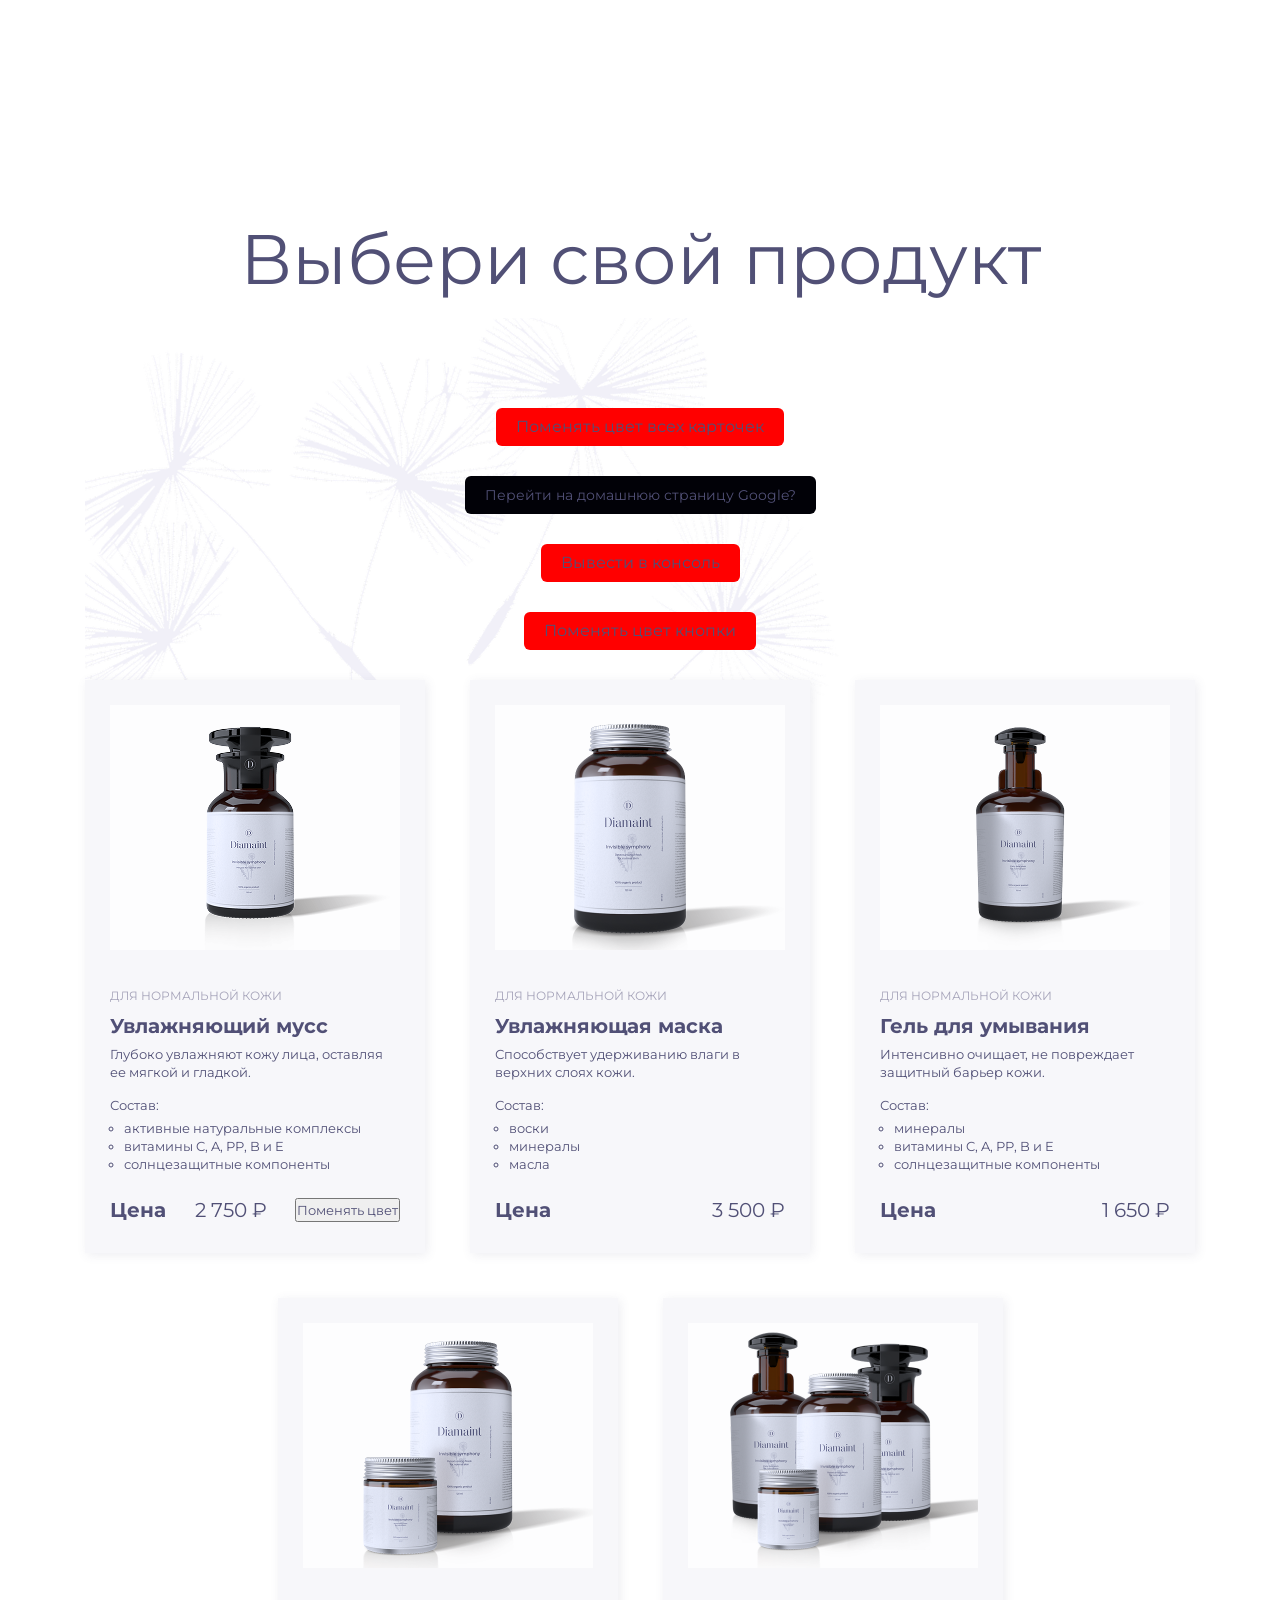
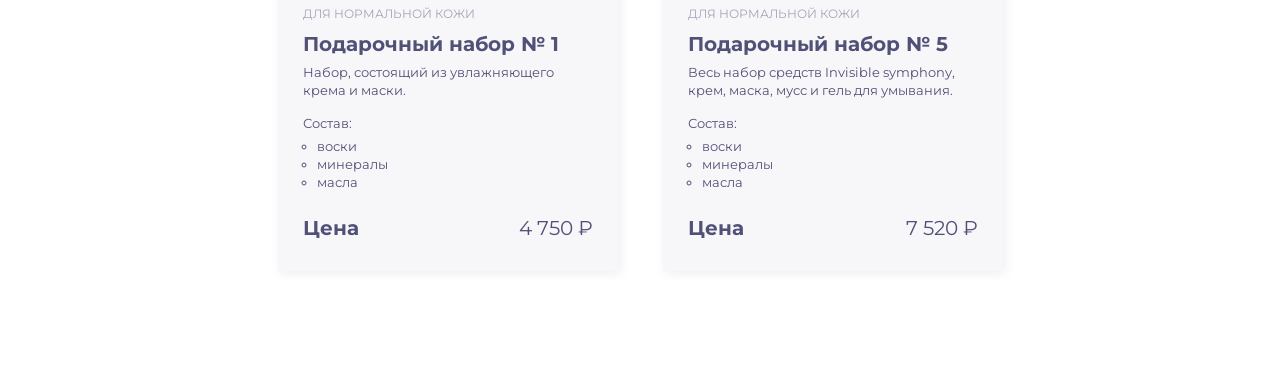
==== index.html @ c7c28d92 "complete task, fix errors" ====
<!DOCTYPE html>
<html lang="en">
<head>
    <meta charset="UTF-8">
    <meta name="viewport" content="width=device-width, initial-scale=1.0">
    <title>Product Card</title>
    <link rel="stylesheet" href="style.css">
    <link rel="preconnect" href="https://fonts.googleapis.com">
    <link rel="preconnect" href="https://fonts.gstatic.com" crossorigin>
    <link href="https://fonts.googleapis.com/css2?family=Montserrat:ital,wght@0,100..900;1,100..900&display=swap" rel="stylesheet">
</head>
<body>
    <h1 class="main-title">Выбери свой продукт</h1>
	    <button class="change-all-color-card">Поменять цвет всех карточек</button>
	    <button id="open-google-page">Перейти на домашнюю страницу Google?</button>
	    <button id="output-console-log">Вывести в консоль</button>
	    <button id="switch-color-btn">Поменять цвет кнопки</button>
        <ul class="product-cards">
            <div class="bg-flowers"></div>
            <li>
                <div class="card-container">
                    <img src="images/damp-mousse.png" alt="Увлажняющий мусс" width="290" height="245">
                    <span class="prodect-category">для нормальной кожи</span>
                    <h3 class="prodect-name">Увлажняющий мусс</h3>
                    <p class="product-description">Глубоко увлажняют кожу лица, оставляя ее мягкой и гладкой.</p>
                    <span>Состав:</span>
                    <ul class="product-compound">
                    <li class="product-compound-item">активные натуральные комплексы</li>
                    <li class="product-compound-item">витамины C, A, PP, B и E</li>
                    <li class="product-compound-item">солнцезащитные компоненты</li>
                    </ul>
                    <div class="product-price-container">
                        <span class="product-price-label">Цена</span>
                        <span class="product-price">2 750 &#8381;</span>
						        <button class="change-color-card">Поменять цвет</button>
                    </div>
                </div>
            </li>
            <li>
                <div class="card-container">
                    <img src="images/mask.png" alt="увлажняющая маска" width="290" height="245">
                    <span class="prodect-category">для нормальной кожи</span>
                    <h3 class="prodect-name">Увлажняющая маска</h3>
                    <p class="product-description">Способствует удерживанию влаги в верхних слоях кожи.</p>
                    <span>Состав:</span>
                    <ul class="product-compound">
                    <li class="product-compound-item">воски</li>
                    <li class="product-compound-item">минералы</li>
                    <li class="product-compound-item">масла</li>
                    </ul>
                    <div class="product-price-container">
                        <span class="product-price-label">Цена</span>
                        <span class="product-price">3 500 &#8381;</span>
                    </div>
                </div>
            </li>
            <li>
                <div class="card-container">
                    <img src="images/face-wash-gel.png" alt="Гель для умывания" width="290" height="245">
                    <span class="prodect-category">для нормальной кожи</span>
                    <h3 class="prodect-name">Гель для умывания</h3>
                    <p class="product-description">Интенсивно очищает, не повреждает защитный барьер кожи.</p>
                    <span>Состав:</span>
                    <ul class="product-compound">
                    <li class="product-compound-item">минералы</li>
                    <li class="product-compound-item">витамины C, A, PP, B и E</li>
                    <li class="product-compound-item">солнцезащитные компоненты</li>
                    </ul>
                    <div class="product-price-container">
                        <span class="product-price-label">Цена</span>
                        <span class="product-price">1 650 &#8381;</span>
                    </div>
                </div>
            </li>
            <li>
                <div class="card-container">
                    <img src="images/gift-set.png" alt="Подарочный набор 1" width="290" height="245">
                    <span class="prodect-category">для нормальной кожи</span>
                    <h3 class="prodect-name">Подарочный набор &#8470; 1</h3>
                    <p class="product-description">Набор, состоящий из увлажняющего крема и маски.</p>
                    <span>Состав:</span>
                    <ul class="product-compound">
                    <li class="product-compound-item">воски</li>
                    <li class="product-compound-item">минералы</li>
                    <li class="product-compound-item">масла</li>
                    </ul>
                    <div class="product-price-container">
                        <span class="product-price-label">Цена</span>
                        <span class="product-price">4 750 &#8381;</span>
                    </div>
                </div>
            </li>
            <li>
                <div class="card-container">
                    <img src="images/gift-set-five.png" alt="Подарочный набор 5" width="290" height="245">
                    <span class="prodect-category">для нормальной кожи</span>
                    <h3 class="prodect-name">Подарочный набор &#8470; 5</h3>
                    <p class="product-description">Весь набор средств Invisible symphony, крем, маска, мусс и гель для умывания.</p>
                    <span>Состав:</span>
                    <ul class="product-compound">
                    <li class="product-compound-item">воски</li>
                    <li class="product-compound-item">минералы</li>
                    <li class="product-compound-item">масла</li>
                    </ul>
                    <div class="product-price-container">
                        <span class="product-price-label">Цена</span>
                        <span class="product-price">7 520 &#8381;</span>
                    </div>
                </div>
            </li>
        </ul>
		<script src="main.js"></script>
		<script src="homework-5.js"></script>
        <script src="homework-6.js"></script>
</body>
</html>
---- style.css ----
* {
  box-sizing: border-box;
  margin: 0px;
  padding: 0px;
  font-family: "Montserrat", Arial;
  font-size: 13px;
  line-height: 18px;
  color: #515076;
  font-weight: 400;
}

.main-title {
  font-size: 70px;
  line-height: 78px;
  text-align: center;
  margin-bottom: 110px;
  margin-top: 220px;
}

.bg-flowers {
  background-image: url("images/bg-flowers.png");
  width: 100%;
  height: 100%;
  background-repeat: no-repeat;
  top: -408px;
  left: 0px;
  background-size: 790px 697px;
  z-index: -1;
  position: absolute;
}

.card-container {
  width: 340px;
  height: 573px;
  padding: 25px;
  background-color: #f7f7fa;
  box-shadow: 2px 2px 10px 0px #5150761a;
}

.prodect-category {
  font-size: 12px;
  line-height: 24px;
  text-transform: uppercase;
  color: #a5a3b9;
  margin-top: 30px;
  margin-bottom: 5px;
  display: block;
}

.prodect-name {
  font-weight: 700;
  font-size: 20px;
  line-height: 27px;
  margin-bottom: 5px;
}

.product-description {
  margin-bottom: 15px;
}

.product-compound {
  margin-top: 5px;
  list-style: circle;
  margin-bottom: 25px;
}

.product-compound-item {
  margin-left: 14px;
}

.product-price-label {
  font-weight: 700;
  font-size: 20px;
  line-height: 24px;
}

.product-price {
  font-weight: 400;
  font-size: 20px;
  line-height: 24px;
}

.product-price-container {
  display: flex;
  justify-content: space-between;
}

.product-cards {
  display: flex;
  flex-wrap: wrap;
  list-style-type: none;
  margin: auto;
  justify-content: center;
  width: 1110px;
  gap: 45px;
  position: relative;
  margin-bottom: 116px;
}

.change-all-color-card {
  display: block;
  margin: 0 auto;
  text-align: center;
  margin-bottom: 30px;
  border: none;
  border-radius: 6px;
  padding: 10px 20px;
  background-color: Red;
  font-size: 16px;
}

#open-google-page {
  display: block;
  margin: 0 auto;
  text-align: center;
  margin-bottom: 30px;
  border: none;
  border-radius: 6px;
  padding: 10px 20px;
  background-color: rgb(1, 1, 7);
  font-size: 14px;
}

#output-console-log {
  display: block;
  margin: 0 auto;
  text-align: center;
  margin-bottom: 30px;
  border: none;
  border-radius: 6px;
  padding: 10px 20px;
  background-color: Red;
  font-size: 16px;
}

#switch-color-btn {
  display: block;
  margin: 0 auto;
  text-align: center;
  margin-bottom: 30px;
  border: none;
  border-radius: 6px;
  padding: 10px 20px;
  background-color: Red;
  font-size: 16px;
}

#switch-color-btn.bg_blue {
  background-color: Blue;
}
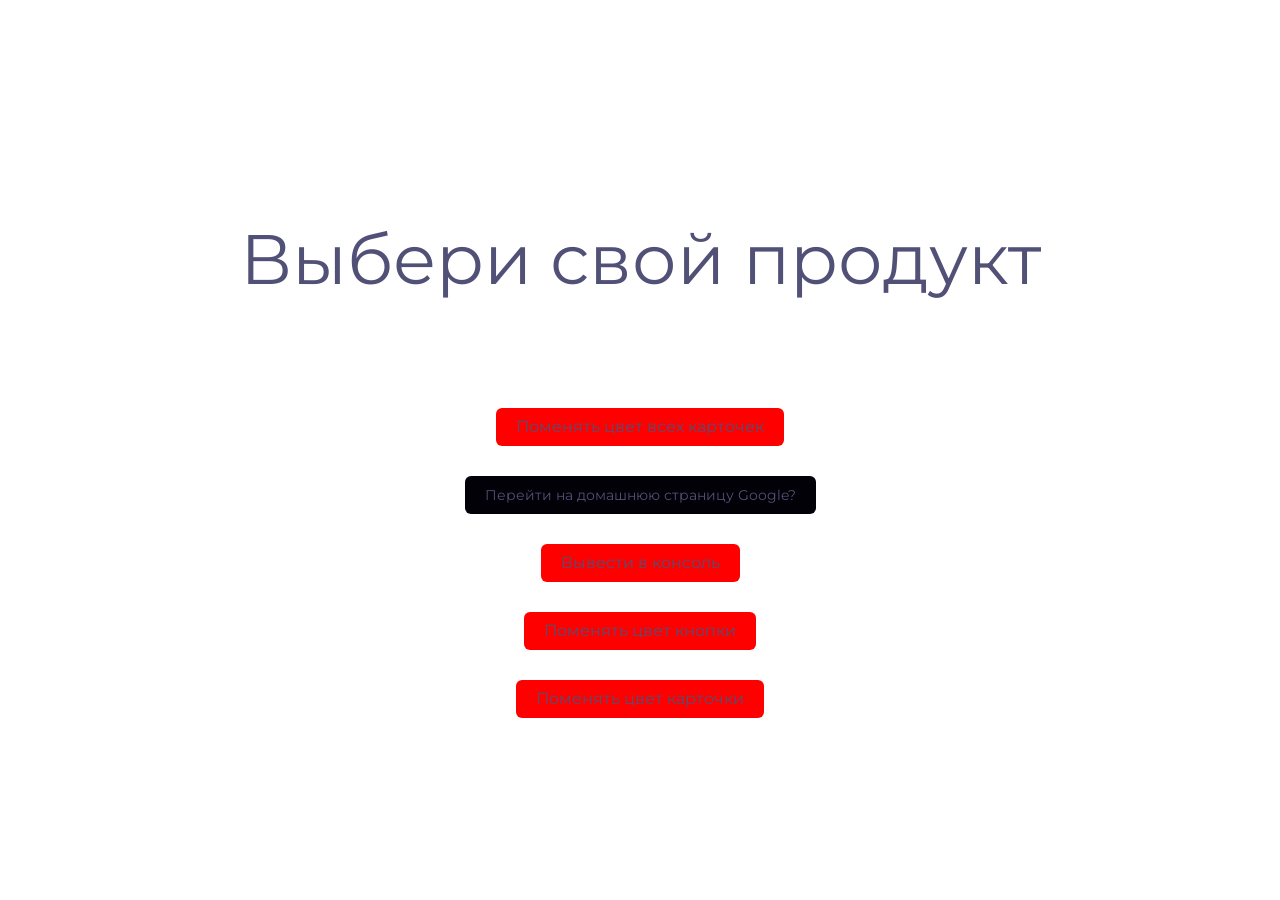
==== commit bc369d16: "rework html template" ====
--- a/index.html
+++ b/index.html
@@ -1,117 +1,42 @@
 <!DOCTYPE html>
 <html lang="en">
 <head>
-    <meta charset="UTF-8">
-    <meta name="viewport" content="width=device-width, initial-scale=1.0">
+    <meta charset="UTF-8" />
+    <meta name="viewport" content="width=device-width, initial-scale=1.0" />
     <title>Product Card</title>
-    <link rel="stylesheet" href="style.css">
-    <link rel="preconnect" href="https://fonts.googleapis.com">
-    <link rel="preconnect" href="https://fonts.gstatic.com" crossorigin>
-    <link href="https://fonts.googleapis.com/css2?family=Montserrat:ital,wght@0,100..900;1,100..900&display=swap" rel="stylesheet">
+    <link rel="stylesheet" href="style.css" />
+    <link rel="preconnect" href="https://fonts.googleapis.com" />
+    <link rel="preconnect" href="https://fonts.gstatic.com" crossorigin />
+    <link href="https://fonts.googleapis.com/css2?family=Montserrat:ital,wght@0,100..900;1,100..900&display=swap" rel="stylesheet"/>
 </head>
 <body>
     <h1 class="main-title">Выбери свой продукт</h1>
-	    <button class="change-all-color-card">Поменять цвет всех карточек</button>
-	    <button id="open-google-page">Перейти на домашнюю страницу Google?</button>
-	    <button id="output-console-log">Вывести в консоль</button>
-	    <button id="switch-color-btn">Поменять цвет кнопки</button>
-        <ul class="product-cards">
-            <div class="bg-flowers"></div>
-            <li>
-                <div class="card-container">
-                    <img src="images/damp-mousse.png" alt="Увлажняющий мусс" width="290" height="245">
-                    <span class="prodect-category">для нормальной кожи</span>
-                    <h3 class="prodect-name">Увлажняющий мусс</h3>
-                    <p class="product-description">Глубоко увлажняют кожу лица, оставляя ее мягкой и гладкой.</p>
-                    <span>Состав:</span>
-                    <ul class="product-compound">
-                    <li class="product-compound-item">активные натуральные комплексы</li>
-                    <li class="product-compound-item">витамины C, A, PP, B и E</li>
-                    <li class="product-compound-item">солнцезащитные компоненты</li>
-                    </ul>
-                    <div class="product-price-container">
-                        <span class="product-price-label">Цена</span>
-                        <span class="product-price">2 750 &#8381;</span>
-						        <button class="change-color-card">Поменять цвет</button>
-                    </div>
-                </div>
-            </li>
-            <li>
-                <div class="card-container">
-                    <img src="images/mask.png" alt="увлажняющая маска" width="290" height="245">
-                    <span class="prodect-category">для нормальной кожи</span>
-                    <h3 class="prodect-name">Увлажняющая маска</h3>
-                    <p class="product-description">Способствует удерживанию влаги в верхних слоях кожи.</p>
-                    <span>Состав:</span>
-                    <ul class="product-compound">
-                    <li class="product-compound-item">воски</li>
-                    <li class="product-compound-item">минералы</li>
-                    <li class="product-compound-item">масла</li>
-                    </ul>
-                    <div class="product-price-container">
-                        <span class="product-price-label">Цена</span>
-                        <span class="product-price">3 500 &#8381;</span>
-                    </div>
-                </div>
-            </li>
-            <li>
-                <div class="card-container">
-                    <img src="images/face-wash-gel.png" alt="Гель для умывания" width="290" height="245">
-                    <span class="prodect-category">для нормальной кожи</span>
-                    <h3 class="prodect-name">Гель для умывания</h3>
-                    <p class="product-description">Интенсивно очищает, не повреждает защитный барьер кожи.</p>
-                    <span>Состав:</span>
-                    <ul class="product-compound">
-                    <li class="product-compound-item">минералы</li>
-                    <li class="product-compound-item">витамины C, A, PP, B и E</li>
-                    <li class="product-compound-item">солнцезащитные компоненты</li>
-                    </ul>
-                    <div class="product-price-container">
-                        <span class="product-price-label">Цена</span>
-                        <span class="product-price">1 650 &#8381;</span>
-                    </div>
-                </div>
-            </li>
-            <li>
-                <div class="card-container">
-                    <img src="images/gift-set.png" alt="Подарочный набор 1" width="290" height="245">
-                    <span class="prodect-category">для нормальной кожи</span>
-                    <h3 class="prodect-name">Подарочный набор &#8470; 1</h3>
-                    <p class="product-description">Набор, состоящий из увлажняющего крема и маски.</p>
-                    <span>Состав:</span>
-                    <ul class="product-compound">
-                    <li class="product-compound-item">воски</li>
-                    <li class="product-compound-item">минералы</li>
-                    <li class="product-compound-item">масла</li>
-                    </ul>
-                    <div class="product-price-container">
-                        <span class="product-price-label">Цена</span>
-                        <span class="product-price">4 750 &#8381;</span>
-                    </div>
-                </div>
-            </li>
-            <li>
-                <div class="card-container">
-                    <img src="images/gift-set-five.png" alt="Подарочный набор 5" width="290" height="245">
-                    <span class="prodect-category">для нормальной кожи</span>
-                    <h3 class="prodect-name">Подарочный набор &#8470; 5</h3>
-                    <p class="product-description">Весь набор средств Invisible symphony, крем, маска, мусс и гель для умывания.</p>
-                    <span>Состав:</span>
-                    <ul class="product-compound">
-                    <li class="product-compound-item">воски</li>
-                    <li class="product-compound-item">минералы</li>
-                    <li class="product-compound-item">масла</li>
-                    </ul>
-                    <div class="product-price-container">
-                        <span class="product-price-label">Цена</span>
-                        <span class="product-price">7 520 &#8381;</span>
-                    </div>
-                </div>
-            </li>
-        </ul>
-		<script src="main.js"></script>
-		<script src="homework-5.js"></script>
-        <script src="homework-6.js"></script>
+    <button class="change-all-color-card">Поменять цвет всех карточек</button>
+    <button id="open-google-page">Перейти на домашнюю страницу Google?</button>
+    <button id="output-console-log">Вывести в консоль</button>
+    <button id="switch-color-btn">Поменять цвет кнопки</button>
+    <button class="change-color-card">Поменять цвет карточки</button>
+    <ul id="product-cards-list">
+      <div class="bg-flowers"></div>
+      <template id="product-template">
+        <li class="product-container">
+          <img width="290" height="245" class="product-img" />
+          <span class="product-skin-type"></span>
+          <h3 class="product-name"></h3>
+          <p class="product-description"></p>
+          <span>Состав:</span>
+          <ul class="product-compound">
+            <li class="product-compound-item compound"></li>
+          </ul>
+          <span class="product-price">Цена</span>
+          <span class="cost"></span>
+        </li>
+      </template>
+    </ul>
+    <script src="main.js"></script>
+    <script src="homework-5.js"></script>
+    <script src="homework-6.js"></script>
+    <script type="module" src="homework-7.js"></script>
+    <script type="module" src="homework-8.js"></script>
 </body>
 </html>
-
--- a/style.css
+++ b/style.css
@@ -29,7 +29,19 @@
   position: absolute;
 }
 
-.card-container {
+#product-cards-list {
+  display: flex;
+  flex-wrap: wrap;
+  list-style-type: none;
+  margin: auto;
+  justify-content: center;
+  width: 1110px;
+  gap: 45px;
+  position: relative;
+  margin-bottom: 116px;
+}
+
+.product-container {
   width: 340px;
   height: 573px;
   padding: 25px;
@@ -37,17 +49,17 @@
   box-shadow: 2px 2px 10px 0px #5150761a;
 }
 
-.prodect-category {
+.product-skin-type {
   font-size: 12px;
   line-height: 24px;
   text-transform: uppercase;
   color: #a5a3b9;
-  margin-top: 30px;
+  margin-top: 25px;
   margin-bottom: 5px;
   display: block;
 }
 
-.prodect-name {
+.product-name {
   font-weight: 700;
   font-size: 20px;
   line-height: 27px;
@@ -61,40 +73,25 @@
 .product-compound {
   margin-top: 5px;
   list-style: circle;
-  margin-bottom: 25px;
+  margin-bottom: 30px;
 }
 
 .product-compound-item {
+  flex-direction: column;
   margin-left: 14px;
+  gap: 5px;
+  display: flex;
+} 
+
+.product-price {
+  font-size: 20px;
+  font-weight: 700; 
 }
 
-.product-price-label {
-  font-weight: 700;
+.cost {
   font-size: 20px;
   line-height: 24px;
-}
-
-.product-price {
-  font-weight: 400;
-  font-size: 20px;
-  line-height: 24px;
-}
-
-.product-price-container {
-  display: flex;
-  justify-content: space-between;
-}
-
-.product-cards {
-  display: flex;
-  flex-wrap: wrap;
-  list-style-type: none;
-  margin: auto;
-  justify-content: center;
-  width: 1110px;
-  gap: 45px;
-  position: relative;
-  margin-bottom: 116px;
+  float: right;
 }
 
 .change-all-color-card {
@@ -148,3 +145,15 @@
 #switch-color-btn.bg_blue {
   background-color: Blue;
 }
+
+.change-color-card {
+  display: block;
+  margin: 0 auto;
+  text-align: center;
+  margin-bottom: 30px;
+  border: none;
+  border-radius: 6px;
+  padding: 10px 20px;
+  background-color: Red;
+  font-size: 16px;
+}
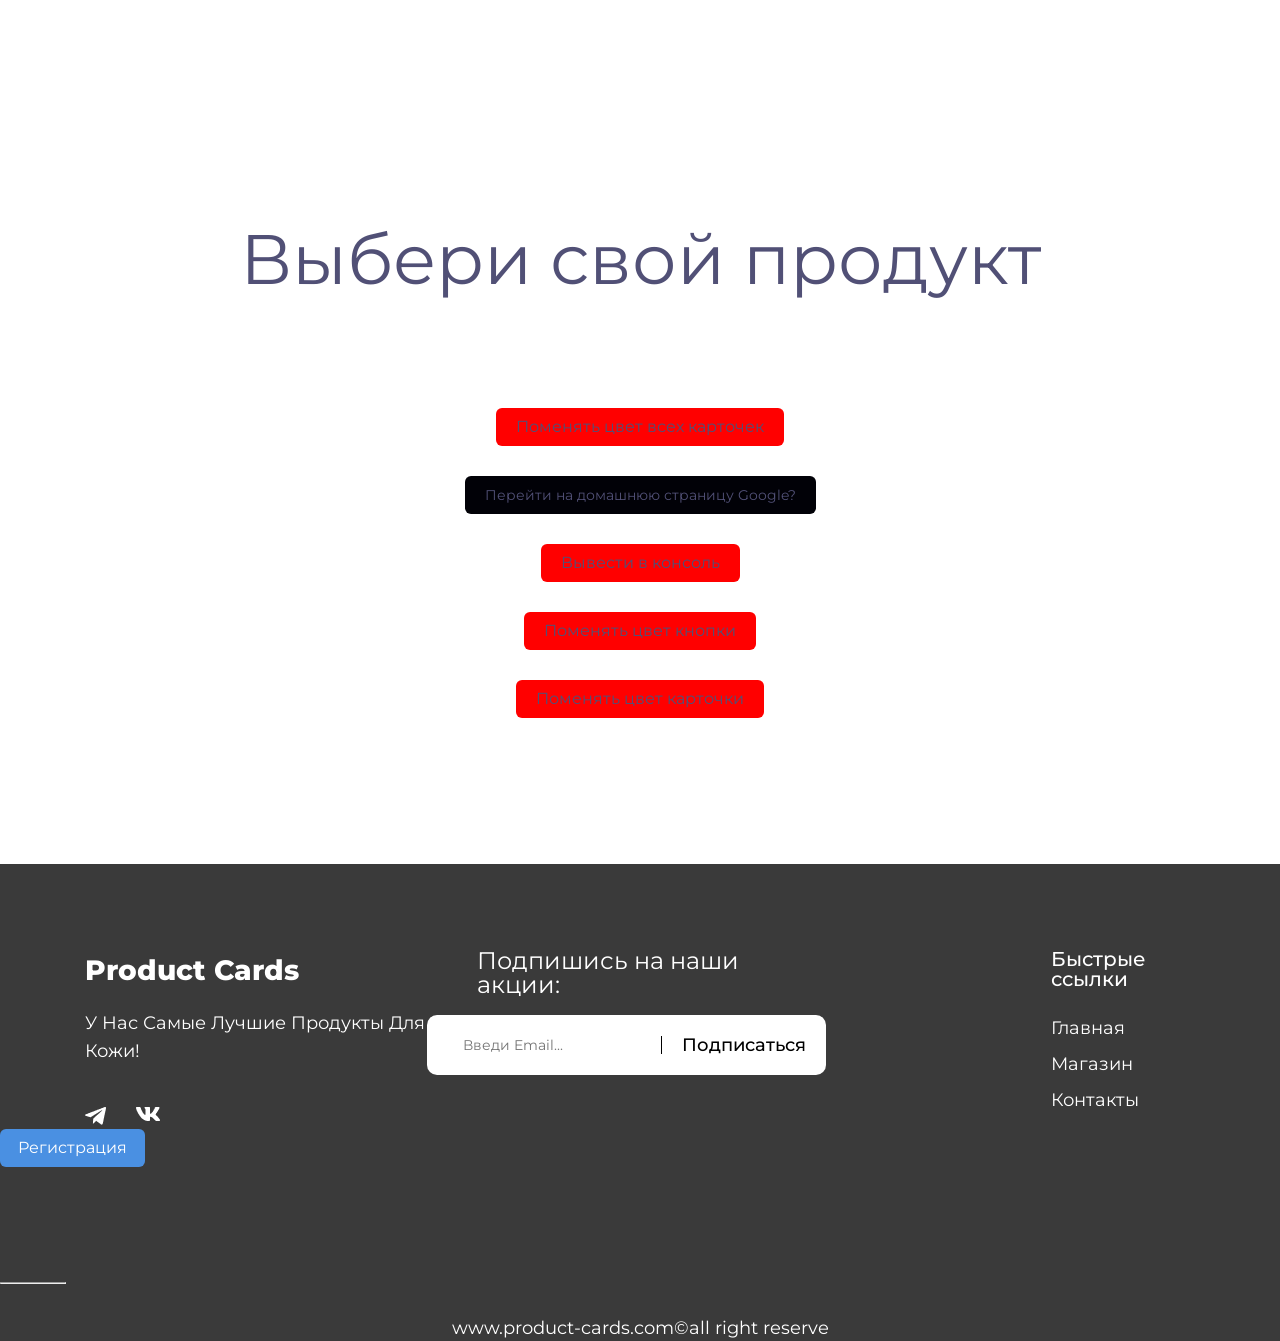
==== commit 1ce24a8e: "created register-form" ====
--- a/index.html
+++ b/index.html
@@ -8,6 +8,7 @@
     <link rel="preconnect" href="https://fonts.googleapis.com" />
     <link rel="preconnect" href="https://fonts.gstatic.com" crossorigin />
     <link href="https://fonts.googleapis.com/css2?family=Montserrat:ital,wght@0,100..900;1,100..900&display=swap" rel="stylesheet"/>
+    <link rel="stylesheet" href="footer.css"/>
 </head>
 <body>
     <h1 class="main-title">Выбери свой продукт</h1>
@@ -33,10 +34,73 @@
         </li>
       </template>
     </ul>
+    <footer class="footer">
+      <div class="footer-main">
+      <div class="footer-about">
+        <h3 class="footer-title">Product Cards</h3>
+        <p class="footer-subtitle">У Нас Самые Лучшие Продукты Для Кожи!</p>
+        <nav class="social-links">
+         <a href=""><img src="/images/tg-link.png" alt="tg"></a>
+          <a href=""><img src="/images/vk-link.png" alt="vk"></a>
+        </nav>
+      </div>
+     <div class="footer-subscribe">
+      <h3 class="subscribe-title">Подпишись на наши акции:</h3>
+      <form class="email-form" action="">
+        <input required type="email" name="email" id="footer-sub" placeholder="Введи Email...">
+        <button type="submit" class="sub-btn">Подписаться</button>
+      </form>
+     </div>
+     <div class="footer-navigation">
+      <h4 class="navigation-title">Быстрые ссылки</h4>
+      <nav>
+        <ul class="nav-container">
+          <li>
+            <a class="footer-nav-item" href="#">Главная</a>
+          </li>
+          <li>
+             <a class="footer-nav-item" href="#">Магазин</a>
+          </li>
+          <li>
+            <a class="footer-nav-item" href="#">Контакты</a>
+          </li>
+        </ul>
+      </nav>
+     </div>
+     </div>
+     <div>
+      <button class="open-modal-btn">Регистрация</button>
+     </div>
+     <div class="copyright-container">
+      <hr class="footer-copyright-line">
+      <p class="footer-copyright">www.product-cards.com©all right reserve</p>
+     </div>
+    </footer>
+    <div class="overlay"></div>
+    <div class="modal">
+      <form id="reg-form">
+        <button class="modal-close-btn" type="button">&#10062</button>
+        <label class="modal-form-label" for="surname-input">Введите вашу фамилию</label>
+        <input class="modal-form-field" name="user-surname" id="surname-input" type="text" required placeholder="Максимов">
+        <label class="modal-form-label" for="name-input">Введите ваше имя</label>
+        <input class="modal-form-field" name="user-name" id="name-input" type="text" required placeholder="Максим">
+        <label class="modal-form-label" for="date-input">Введите дату рождения</label>
+        <input class="modal-form-field" name="register-date" id="date-input" type="date" required>
+        <label class="modal-form-label" for="login-input">Введите логин</label>
+        <input class="modal-form-field" name="login" id="login-input" type="text" required placeholder="Логин">
+        <label class="modal-form-label" for="password-input">Введите пароль</label>
+        <input class="modal-form-field" name="password" id="password-input" type="password" required minlength="8">
+        <label class="modal-form-label" for="check-password-input">Введите пароль повторно</label>
+        <input class="modal-form-field" name="check-password" id="check-password-input" type="password" required minlength="8">
+        <span class="error-password"></span>
+        <button class="modal-reg-btn" type="submit">Регистрировать</button>
+      </form>
+    </div>
     <script src="main.js"></script>
     <script src="homework-5.js"></script>
     <script src="homework-6.js"></script>
     <script type="module" src="homework-7.js"></script>
     <script type="module" src="homework-8.js"></script>
+    <script type="module" src="homework-9.js"></script>
 </body>
 </html>
--- a/footer.css
+++ b/footer.css
@@ -0,0 +1,211 @@
+.footer {
+  background-color: rgba(58, 58, 58, 1);
+  min-height: 477px;
+  width: 100%;
+  max-width: 1728px;
+  margin: 0 auto;
+  color: #ffffff;
+}
+
+.footer * {
+  color: #ffffff;
+}
+
+.footer-main {
+  display: flex;
+  justify-content: space-between;
+  padding: 85px 78px 0px 85px;
+}
+
+.footer-title {
+  font-weight: 800;
+  font-size: 28px;
+  padding-bottom: 18px;
+  line-height: 154%;
+}
+
+.footer-subtitle {
+  font-weight: 400;
+  font-size: 18px;
+  line-height: 154%;
+}
+
+.social-links {
+  padding-top: 41px;
+  display: flex;
+  gap: 30px;
+}
+
+.subscribe-title {
+  font-weight: 400;
+  font-size: 24px;
+  padding-bottom: 18px;
+  line-height: 100%;
+  margin-left: 50px;
+}
+
+.footer-subscribe {
+  flex-grow: 1;
+  display: flex;
+  flex-direction: column;
+  align-items: center;
+  padding-right: 225px;
+}
+
+
+.footer-subscribe form {
+  width: 100%;
+  max-width: 477px;
+  height: 60px; 
+  display: flex;
+  background-color: white;
+  border-radius: 10px;
+  align-items: center;
+  padding: 0 20px;
+}
+
+#footer-sub {
+  border: none;
+  outline: none;
+  background: transparent;
+  color: black;
+  font-size: 14px;
+  flex-grow: 1;
+  padding-left: 16px;
+}
+
+.sub-btn {
+  background: none; 
+  border: none;
+  outline: none;
+  border-left: 1px solid #000000;
+  color:black;
+  font-size: 18px;
+  font-weight: 500;
+  padding-left: 20px;
+  cursor: pointer;
+}
+
+.navigation-title {
+  font-weight: 500;
+  font-size: 20px;
+  line-height: 100%;
+  margin-bottom: 30px;
+}
+
+.footer-navigation {
+  text-align: left;
+}
+
+.footer-navigation ul {
+  list-style: none;
+  padding: 0;
+  margin: 0;
+} 
+
+.footer-navigation ul a {
+ text-decoration: none;
+} 
+
+.footer-nav-item {
+  font-size: 18px;
+  font-weight: 400;
+  line-height: 100%;
+}
+
+.nav-container {
+  display: flex;
+  flex-direction: column;
+  gap: 17px;
+}
+
+.copyright-container {
+  margin-top:115px;
+}
+
+.footer-copyright {
+  font-weight: 400;
+  font-size: 18px;
+  line-height: 100%;
+  display: flex;
+  justify-content: center;
+  padding-top: 35px;
+}
+
+.footer-copyright-line {
+  width: 66px;
+  display: flex;
+  justify-self: center;
+}
+
+.open-modal-btn {
+  display: flex;
+  justify-self: center;
+  padding: 10px 18px;
+  background: #4A90E2; 
+  color: white;
+  border: none;
+  border-radius: 6px;
+  font-size: 16px;
+  cursor: pointer;
+  justify-content: center;
+}
+
+.overlay {
+  position: fixed;
+  width: 100%;
+  height: 100%;
+  background: rgba(0,0,0,0.5);
+  z-index: 1;
+  inset: 0;
+  display: none;
+}
+
+.modal {
+  position: fixed;
+  top: 50%;
+  left: 50%;
+  transform: translate(-50%, -50%);
+  width: 420px;
+  max-width: calc(100vw - 32px);
+  background: #ffffff;
+  border-radius: 10px;
+  padding: 24px;
+  display: none;
+  z-index: 2;
+}
+
+.modal form {
+  display: flex;
+  flex-direction: column;
+  gap: 10px;
+}
+
+.modal-showed {
+  display: block;
+}
+
+.modal-close-btn {
+  position: absolute;
+  top: 10px;
+  right: 10px;
+  background: transparent;
+  border: none;
+  font-size: 22px;
+  cursor: pointer;
+}
+
+.modal-reg-btn {
+  display: flex;
+  justify-self: center;
+  padding: 10px 18px;
+  background: #4A90E2; 
+  color: white;
+  border: none;
+  border-radius: 6px;
+  font-size: 16px;
+  cursor: pointer;
+  justify-content: center;
+}
+
+
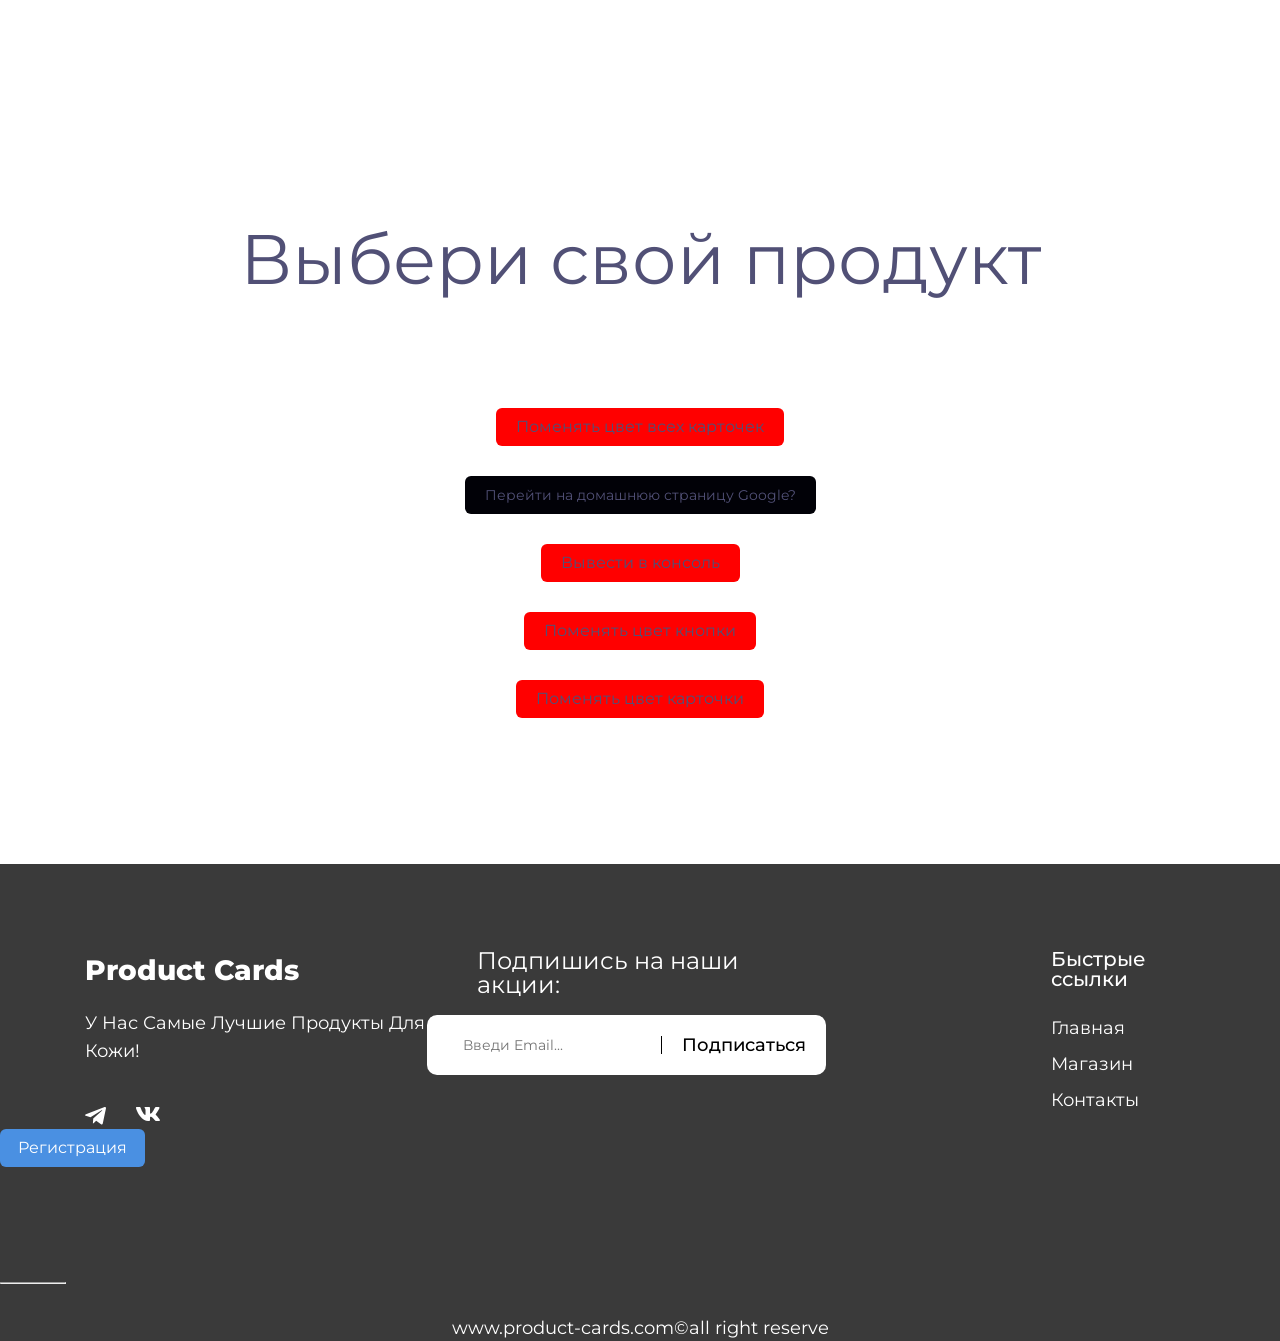
==== commit 69a52717: "correct html, change img" ====
--- a/index.html
+++ b/index.html
@@ -40,8 +40,12 @@
         <h3 class="footer-title">Product Cards</h3>
         <p class="footer-subtitle">У Нас Самые Лучшие Продукты Для Кожи!</p>
         <nav class="social-links">
-         <a href=""><img src="/images/tg-link.png" alt="tg"></a>
-          <a href=""><img src="/images/vk-link.png" alt="vk"></a>
+         <a href="">
+          <img src="/images/tg-link-icon.svg" alt="tg">
+        </a>
+          <a href="">
+            <img src="/images/vk-link-icon.svg" alt="vk">
+          </a>
         </nav>
       </div>
      <div class="footer-subscribe">
